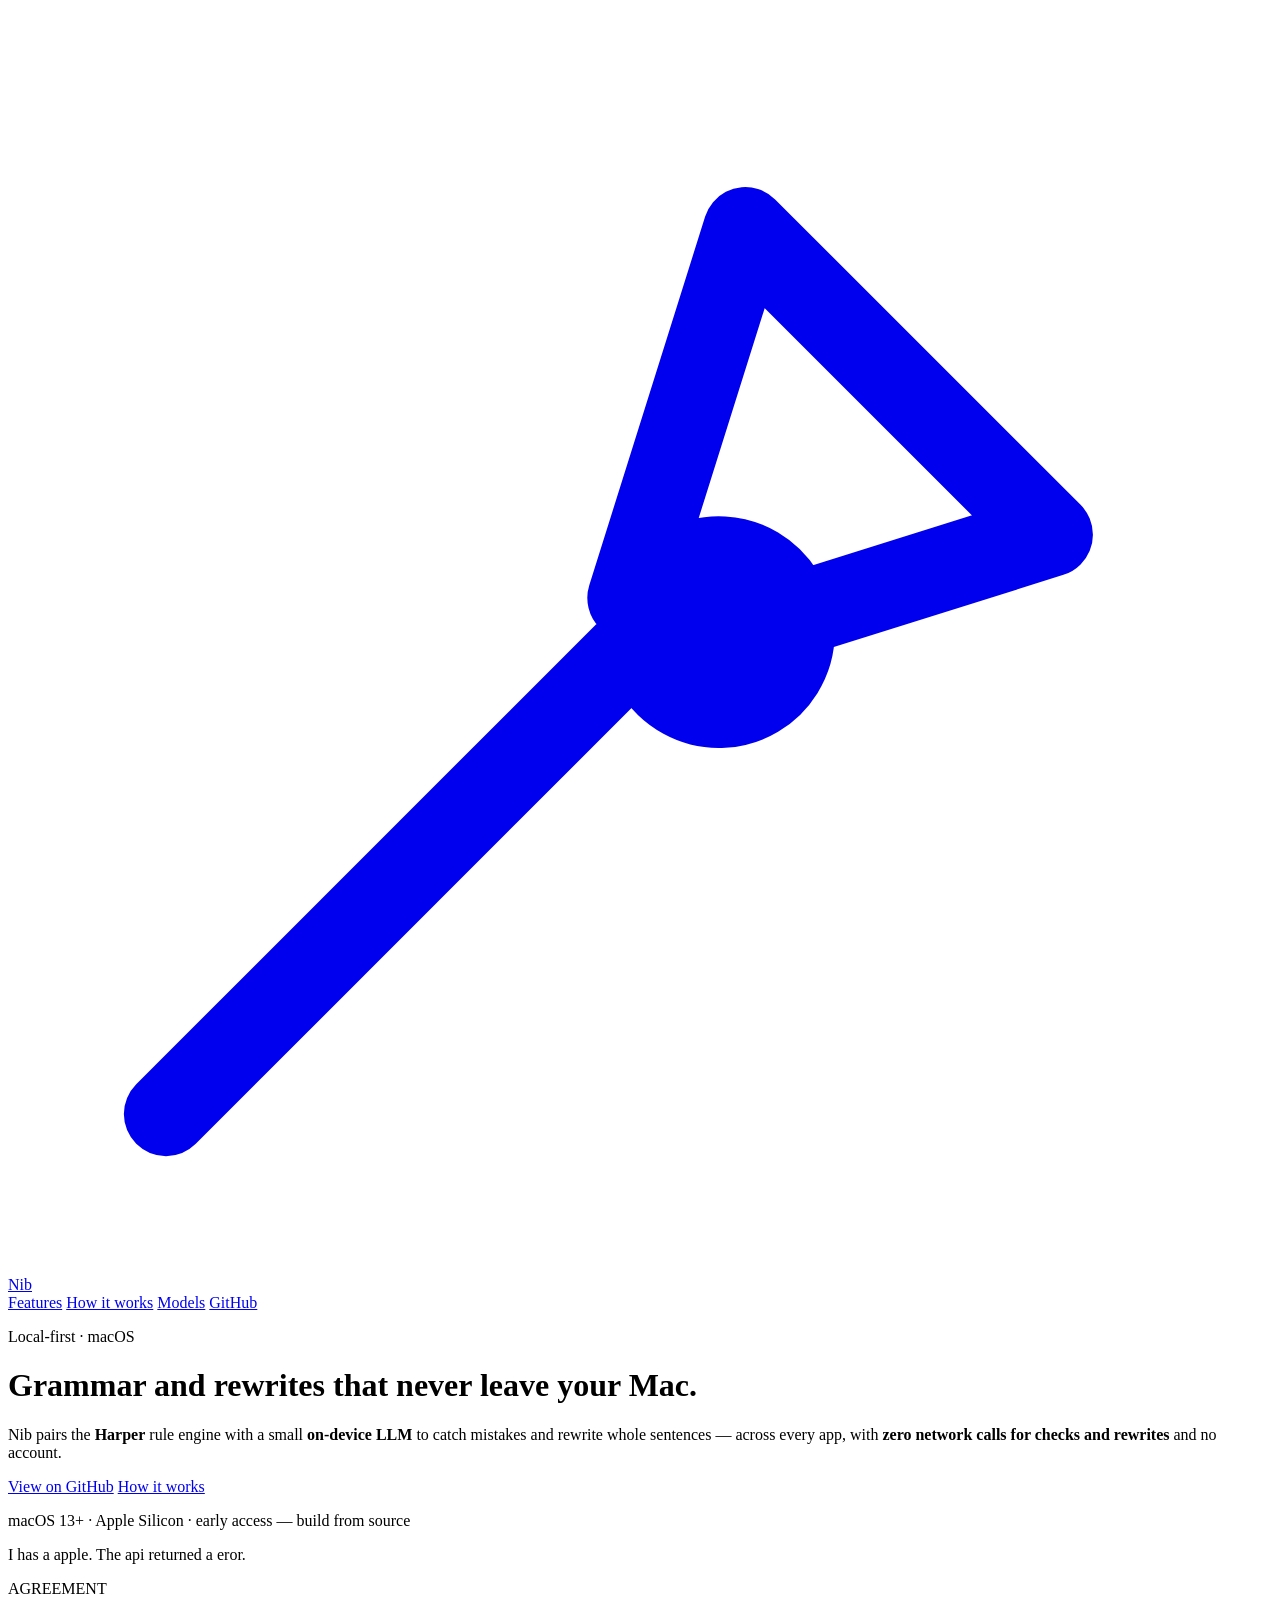
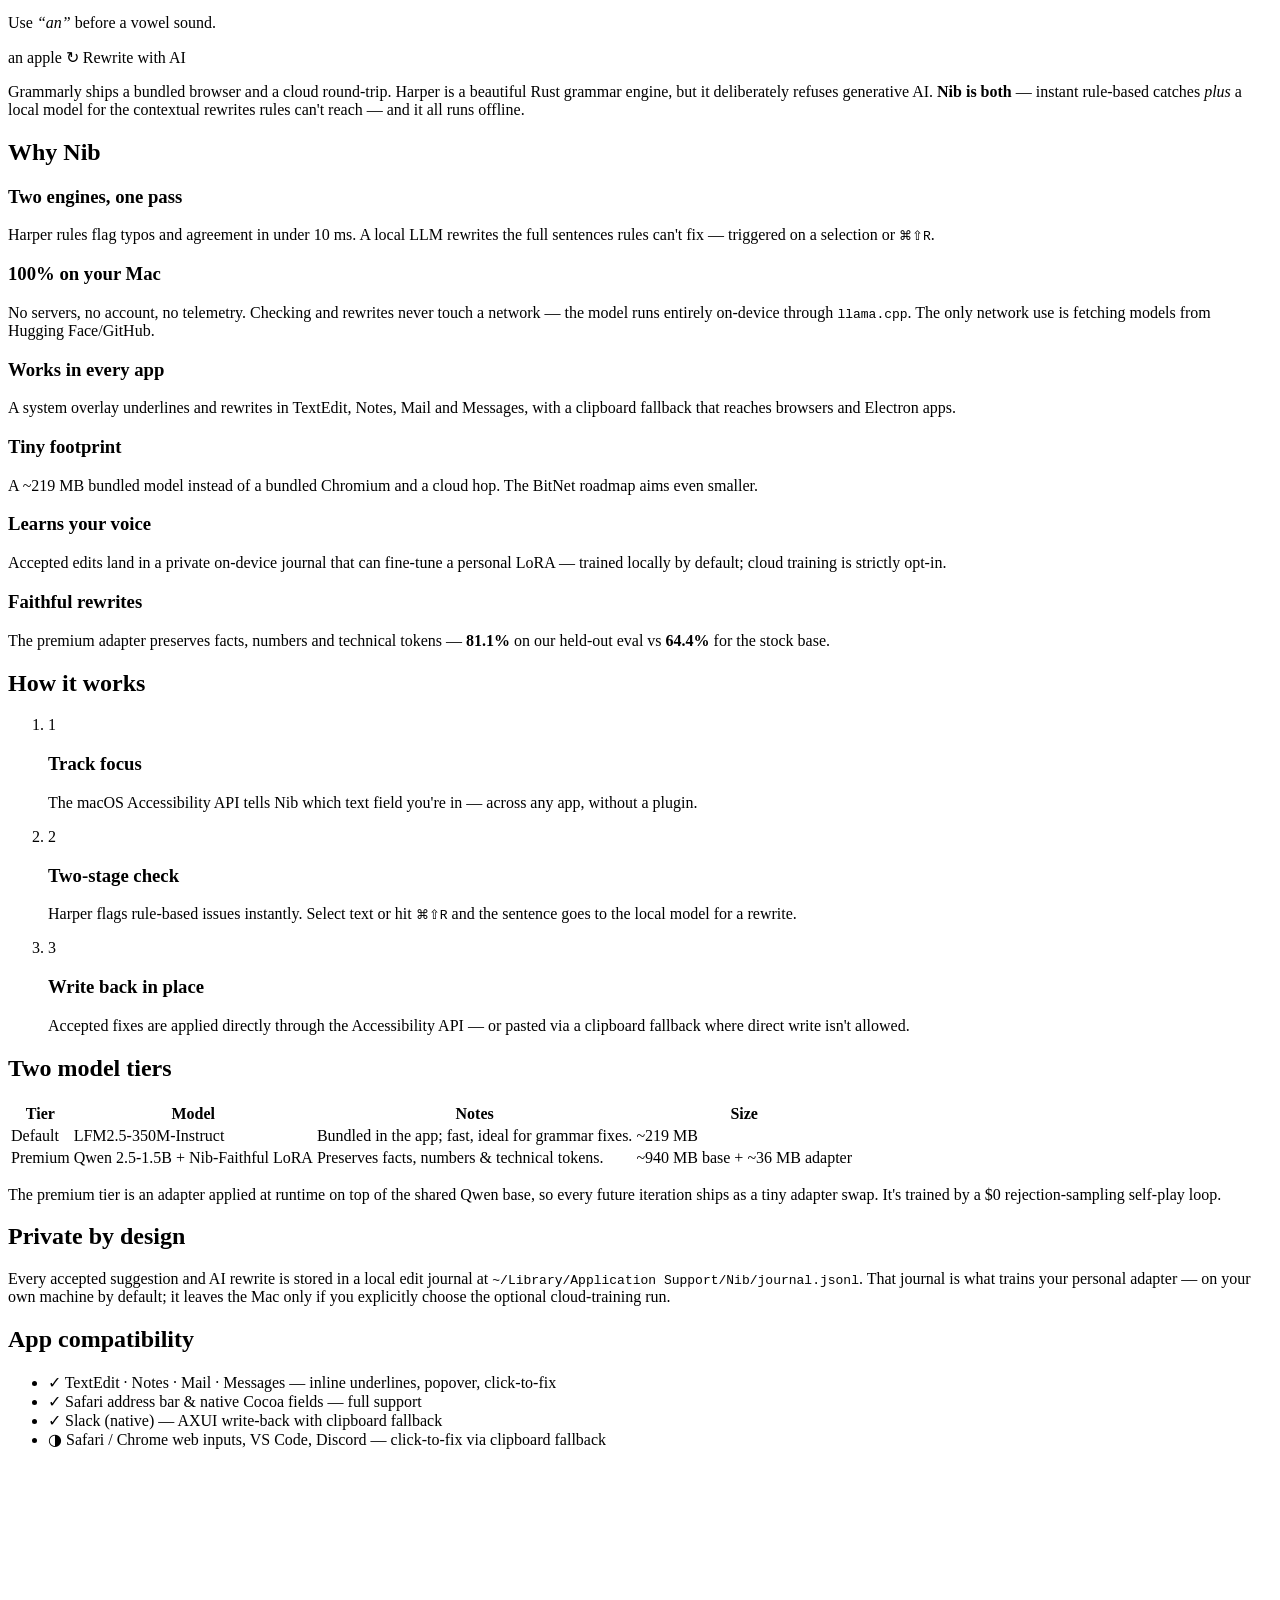
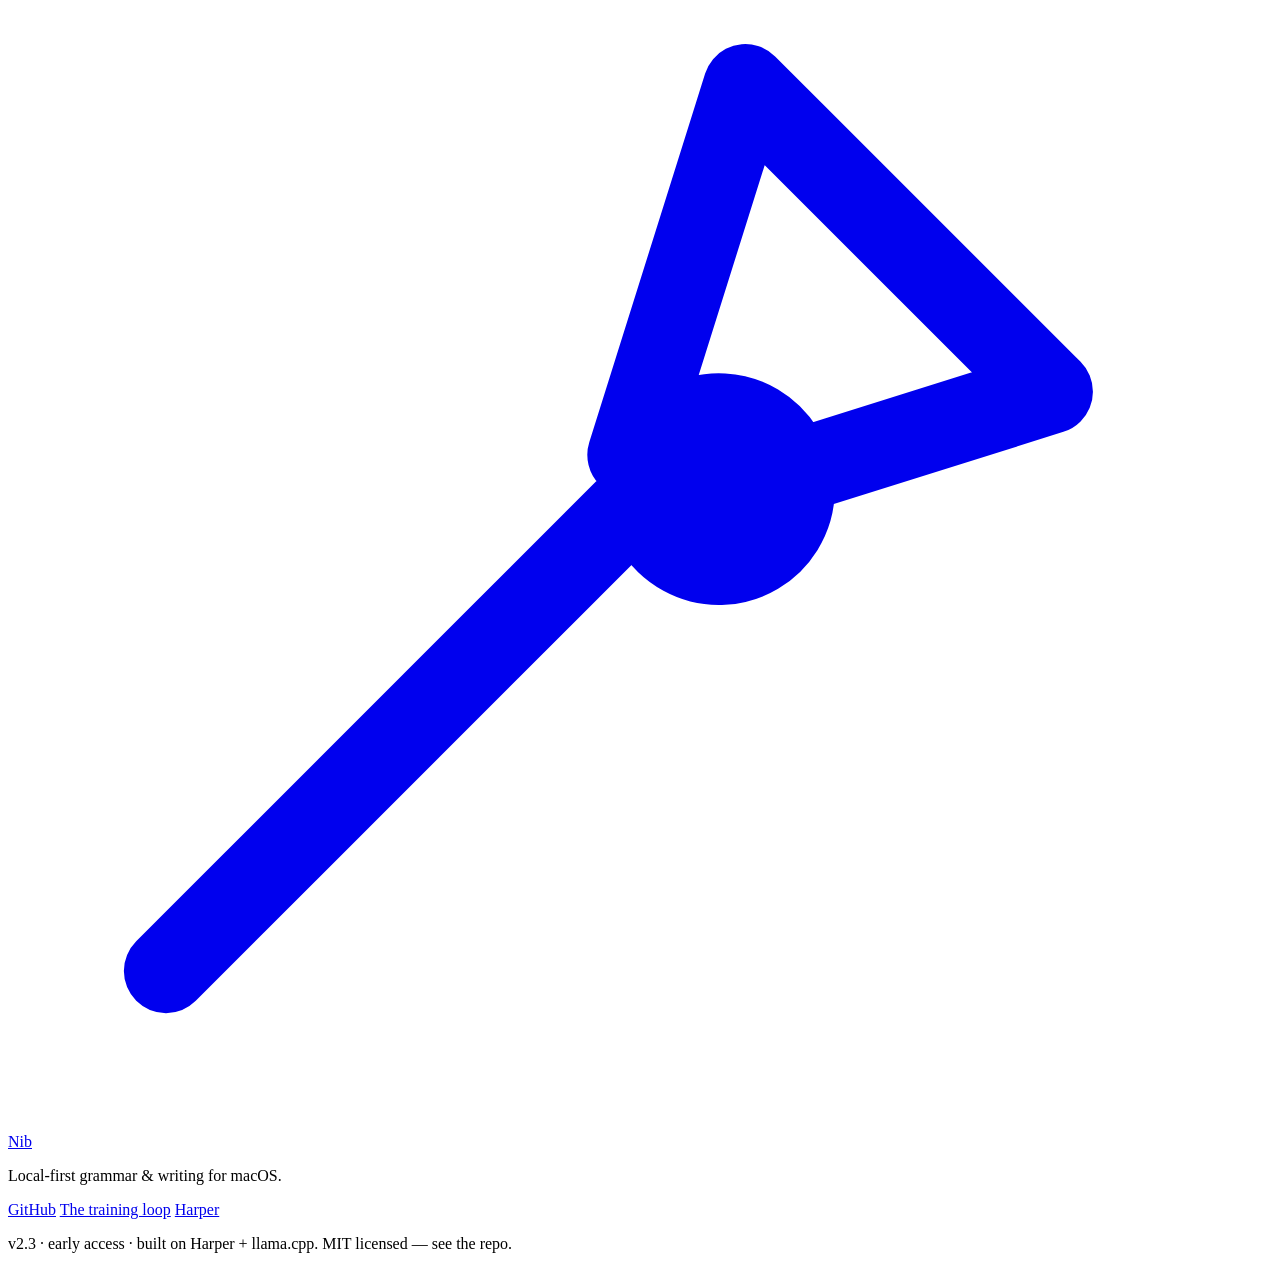
==== site/index.html @ d88f272d "site: point canonical links at nib-app.pages.dev, MIT footer" ====
<!doctype html>
<html lang="en">
<head>
  <meta charset="utf-8">
  <meta name="viewport" content="width=device-width, initial-scale=1">
  <title>Nib — local-first grammar &amp; writing assistant for macOS</title>
  <meta name="description" content="Nib pairs the Harper rule engine with a small on-device LLM to catch mistakes and rewrite sentences across every macOS app — checking and rewrites 100% on-device, no account.">
  <meta name="theme-color" content="#141329">
  <link rel="icon" href="favicon.svg" type="image/svg+xml">
  <link rel="canonical" href="https://nib-app.pages.dev/">
  <meta property="og:type" content="website">
  <meta property="og:title" content="Nib — local-first grammar &amp; writing assistant for macOS">
  <meta property="og:description" content="Harper rules + a small on-device LLM. Catches mistakes and rewrites sentences across every macOS app. Checking and rewrites 100% on-device, no account.">
  <meta property="og:url" content="https://nib-app.pages.dev/">
  <meta property="og:image" content="https://nib-app.pages.dev/og.png">
  <meta name="twitter:card" content="summary_large_image">
  <link rel="stylesheet" href="styles.css">
</head>
<body>
  <header class="hero">
    <nav class="nav" aria-label="Primary">
      <a class="brand" href="/">
        <svg class="brand-mark" viewBox="0 0 24 24" aria-hidden="true" focusable="false">
          <path d="M3 21L13.2 10.8M14 4.2l5.8 5.8-7 2.2-1-1 2.2-7zM12.1 11.9a1.4 1.4 0 1 0 0-.1z" fill="none" stroke="currentColor" stroke-width="1.6" stroke-linejoin="round" stroke-linecap="round"/>
        </svg>
        <span>Nib</span>
      </a>
      <div class="nav-links">
        <a href="#features">Features</a>
        <a href="#how">How it works</a>
        <a href="#models">Models</a>
        <a class="nav-cta" href="https://github.com/abgnydn/nib">GitHub</a>
      </div>
    </nav>

    <div class="hero-inner">
      <div class="hero-copy">
        <p class="eyebrow">Local-first · macOS</p>
        <h1>Grammar and rewrites that never leave your Mac.</h1>
        <p class="lede">
          Nib pairs the <strong>Harper</strong> rule engine with a small <strong>on-device LLM</strong>
          to catch mistakes and rewrite whole sentences — across every app, with
          <strong>zero network calls for checks and rewrites</strong> and no account.
        </p>
        <div class="hero-actions">
          <a class="btn btn-primary" href="https://github.com/abgnydn/nib">View on GitHub</a>
          <a class="btn btn-ghost" href="#how">How it works</a>
        </div>
        <p class="hero-note">macOS 13+ · Apple Silicon · early access — build from source</p>
      </div>

      <div class="hero-demo" aria-hidden="true">
        <div class="demo-card">
          <div class="demo-bar"><span></span><span></span><span></span></div>
          <p class="demo-text">I has <span class="lint">a apple</span>. The api returned a <span class="lint">eror</span>.</p>
          <div class="demo-pop">
            <span class="demo-tag">AGREEMENT</span>
            <p class="demo-msg">Use <em>“an”</em> before a vowel sound.</p>
            <div class="demo-buttons">
              <span class="chip chip-fix">an apple</span>
              <span class="chip chip-ai">↻ Rewrite with AI</span>
            </div>
          </div>
        </div>
      </div>
    </div>
  </header>

  <main>
    <section class="pitch">
      <p>
        Grammarly ships a bundled browser and a cloud round-trip. Harper is a beautiful
        Rust grammar engine, but it deliberately refuses generative AI. <strong>Nib is both</strong> —
        instant rule-based catches <em>plus</em> a local model for the contextual rewrites rules
        can't reach — and it all runs offline.
      </p>
    </section>

    <section id="features" class="section">
      <h2 class="section-title">Why Nib</h2>
      <div class="grid">
        <article class="card">
          <h3>Two engines, one pass</h3>
          <p>Harper rules flag typos and agreement in under 10&nbsp;ms. A local LLM rewrites the
             full sentences rules can't fix — triggered on a selection or <kbd>⌘⇧R</kbd>.</p>
        </article>
        <article class="card">
          <h3>100% on your Mac</h3>
          <p>No servers, no account, no telemetry. Checking and rewrites never touch a network —
             the model runs entirely on-device through <code>llama.cpp</code>. The only network
             use is fetching models from Hugging&nbsp;Face/GitHub.</p>
        </article>
        <article class="card">
          <h3>Works in every app</h3>
          <p>A system overlay underlines and rewrites in TextEdit, Notes, Mail and Messages, with
             a clipboard fallback that reaches browsers and Electron apps.</p>
        </article>
        <article class="card">
          <h3>Tiny footprint</h3>
          <p>A ~219&nbsp;MB bundled model instead of a bundled Chromium and a cloud hop. The BitNet
             roadmap aims even smaller.</p>
        </article>
        <article class="card">
          <h3>Learns your voice</h3>
          <p>Accepted edits land in a private on-device journal that can fine-tune a personal LoRA —
             trained locally by default; cloud training is strictly opt-in.</p>
        </article>
        <article class="card">
          <h3>Faithful rewrites</h3>
          <p>The premium adapter preserves facts, numbers and technical tokens — <strong>81.1%</strong>
             on our held-out eval vs <strong>64.4%</strong> for the stock base.</p>
        </article>
      </div>
    </section>

    <section id="how" class="section section-alt">
      <h2 class="section-title">How it works</h2>
      <ol class="steps">
        <li>
          <span class="step-n">1</span>
          <div>
            <h3>Track focus</h3>
            <p>The macOS Accessibility API tells Nib which text field you're in — across any app,
               without a plugin.</p>
          </div>
        </li>
        <li>
          <span class="step-n">2</span>
          <div>
            <h3>Two-stage check</h3>
            <p>Harper flags rule-based issues instantly. Select text or hit <kbd>⌘⇧R</kbd> and the
               sentence goes to the local model for a rewrite.</p>
          </div>
        </li>
        <li>
          <span class="step-n">3</span>
          <div>
            <h3>Write back in place</h3>
            <p>Accepted fixes are applied directly through the Accessibility API — or pasted via a
               clipboard fallback where direct write isn't allowed.</p>
          </div>
        </li>
      </ol>
    </section>

    <section id="models" class="section">
      <h2 class="section-title">Two model tiers</h2>
      <div class="table-wrap">
        <table class="models">
          <thead>
            <tr><th>Tier</th><th>Model</th><th>Notes</th><th>Size</th></tr>
          </thead>
          <tbody>
            <tr>
              <td><span class="pill">Default</span></td>
              <td>LFM2.5-350M-Instruct</td>
              <td>Bundled in the app; fast, ideal for grammar fixes.</td>
              <td>~219&nbsp;MB</td>
            </tr>
            <tr>
              <td><span class="pill pill-premium">Premium</span></td>
              <td>Qwen&nbsp;2.5-1.5B + Nib-Faithful LoRA</td>
              <td>Preserves facts, numbers &amp; technical tokens.</td>
              <td>~940&nbsp;MB base + ~36&nbsp;MB adapter</td>
            </tr>
          </tbody>
        </table>
      </div>
      <p class="muted-note">
        The premium tier is an adapter applied at runtime on top of the shared Qwen base, so every
        future iteration ships as a tiny adapter swap. It's trained by a $0 rejection-sampling
        self-play loop.
      </p>
    </section>

    <section class="section section-alt">
      <h2 class="section-title">Private by design</h2>
      <div class="privacy">
        <p>
          Every accepted suggestion and AI rewrite is stored in a local edit journal at
          <code>~/Library/Application&nbsp;Support/Nib/journal.jsonl</code>. That journal is what
          trains your personal adapter — on your own machine by default; it leaves the Mac only if
          you explicitly choose the optional cloud-training run.
        </p>
      </div>
    </section>

    <section class="section">
      <h2 class="section-title">App compatibility</h2>
      <ul class="compat">
        <li><span class="ok">✓</span> TextEdit · Notes · Mail · Messages — inline underlines, popover, click-to-fix</li>
        <li><span class="ok">✓</span> Safari address bar &amp; native Cocoa fields — full support</li>
        <li><span class="ok">✓</span> Slack (native) — AXUI write-back with clipboard fallback</li>
        <li><span class="partial">◑</span> Safari / Chrome web inputs, VS&nbsp;Code, Discord — click-to-fix via clipboard fallback</li>
      </ul>
    </section>
  </main>

  <footer class="footer">
    <div class="footer-inner">
      <a class="brand brand-footer" href="/">
        <svg class="brand-mark" viewBox="0 0 24 24" aria-hidden="true" focusable="false">
          <path d="M3 21L13.2 10.8M14 4.2l5.8 5.8-7 2.2-1-1 2.2-7zM12.1 11.9a1.4 1.4 0 1 0 0-.1z" fill="none" stroke="currentColor" stroke-width="1.6" stroke-linejoin="round" stroke-linecap="round"/>
        </svg>
        <span>Nib</span>
      </a>
      <p class="footer-tag">Local-first grammar &amp; writing for macOS.</p>
      <nav class="footer-links" aria-label="Footer">
        <a href="https://github.com/abgnydn/nib">GitHub</a>
        <a href="https://github.com/abgnydn/nib/blob/master/train/RSFT_BOOTSTRAP.md">The training loop</a>
        <a href="https://github.com/Automattic/harper">Harper</a>
      </nav>
      <p class="footer-fine">
        v2.3 · early access · built on Harper + llama.cpp. MIT licensed — see the repo.
      </p>
    </div>
  </footer>
</body>
</html>
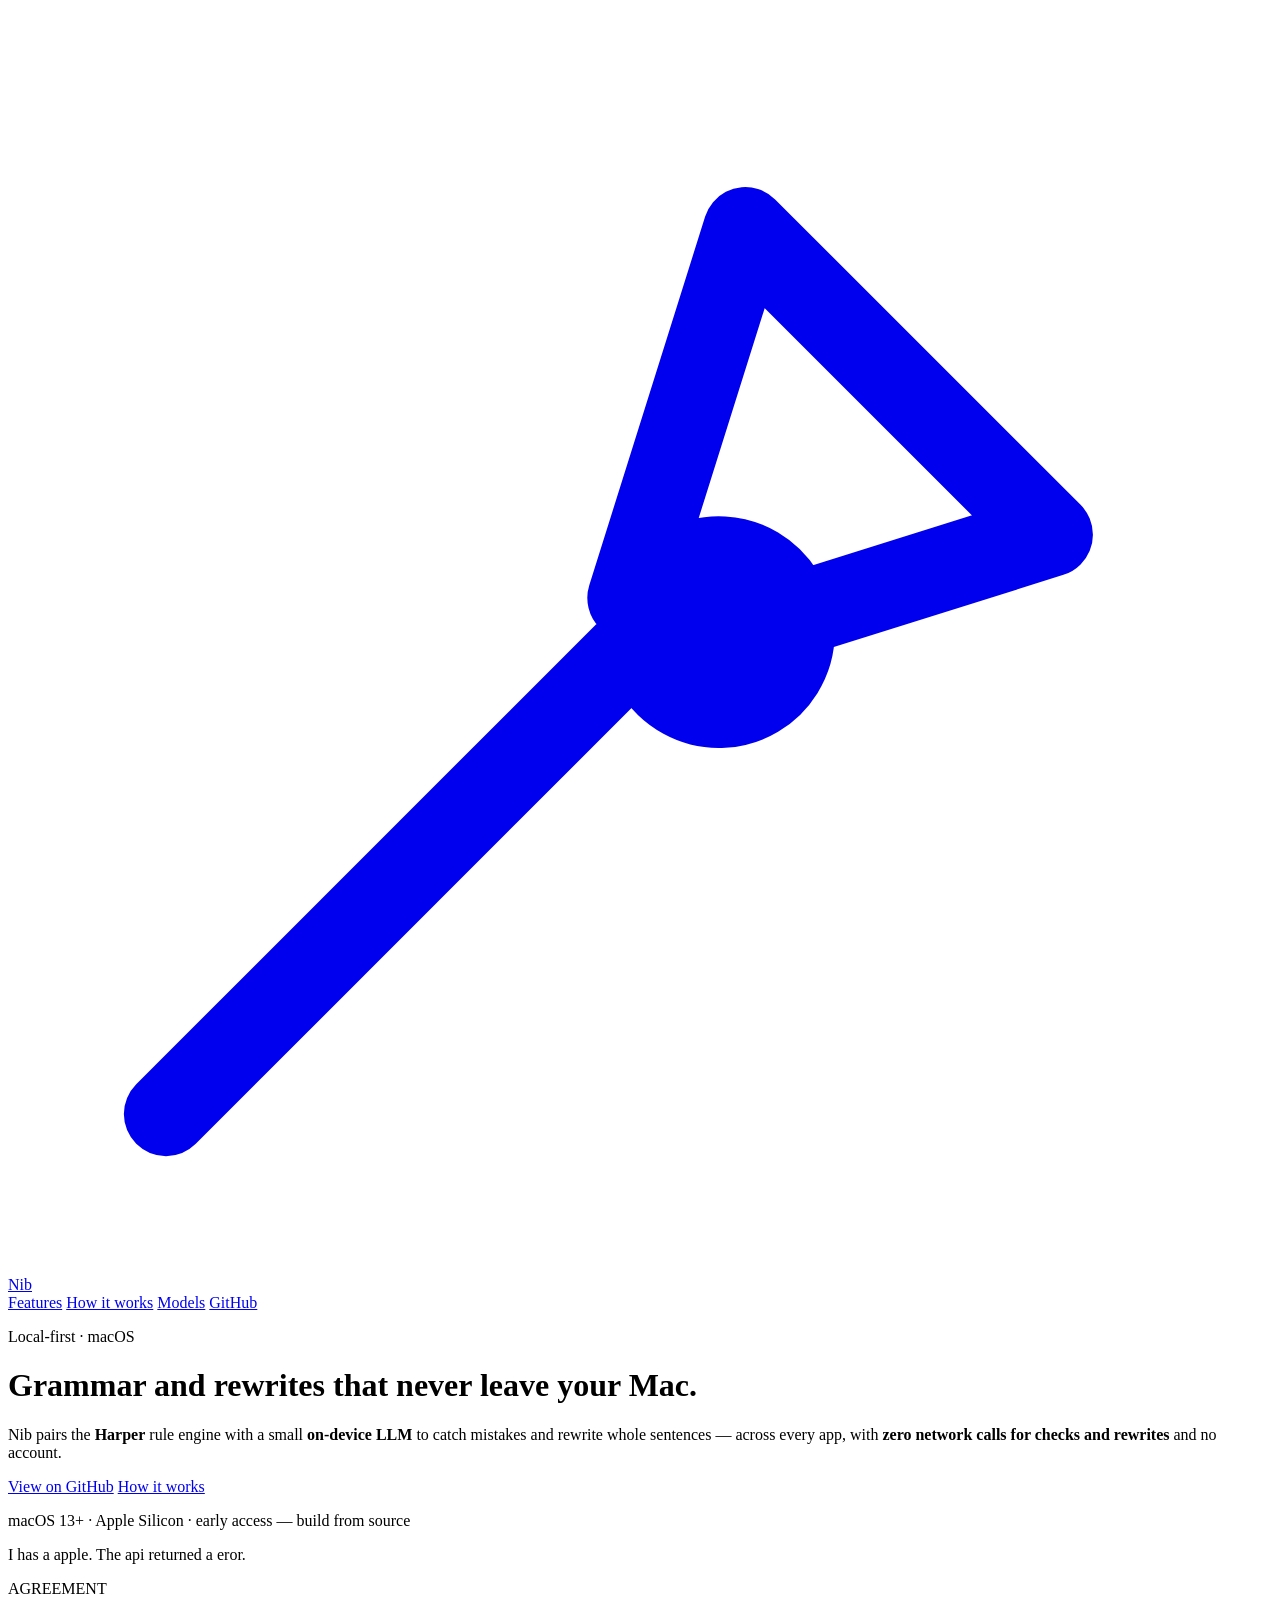
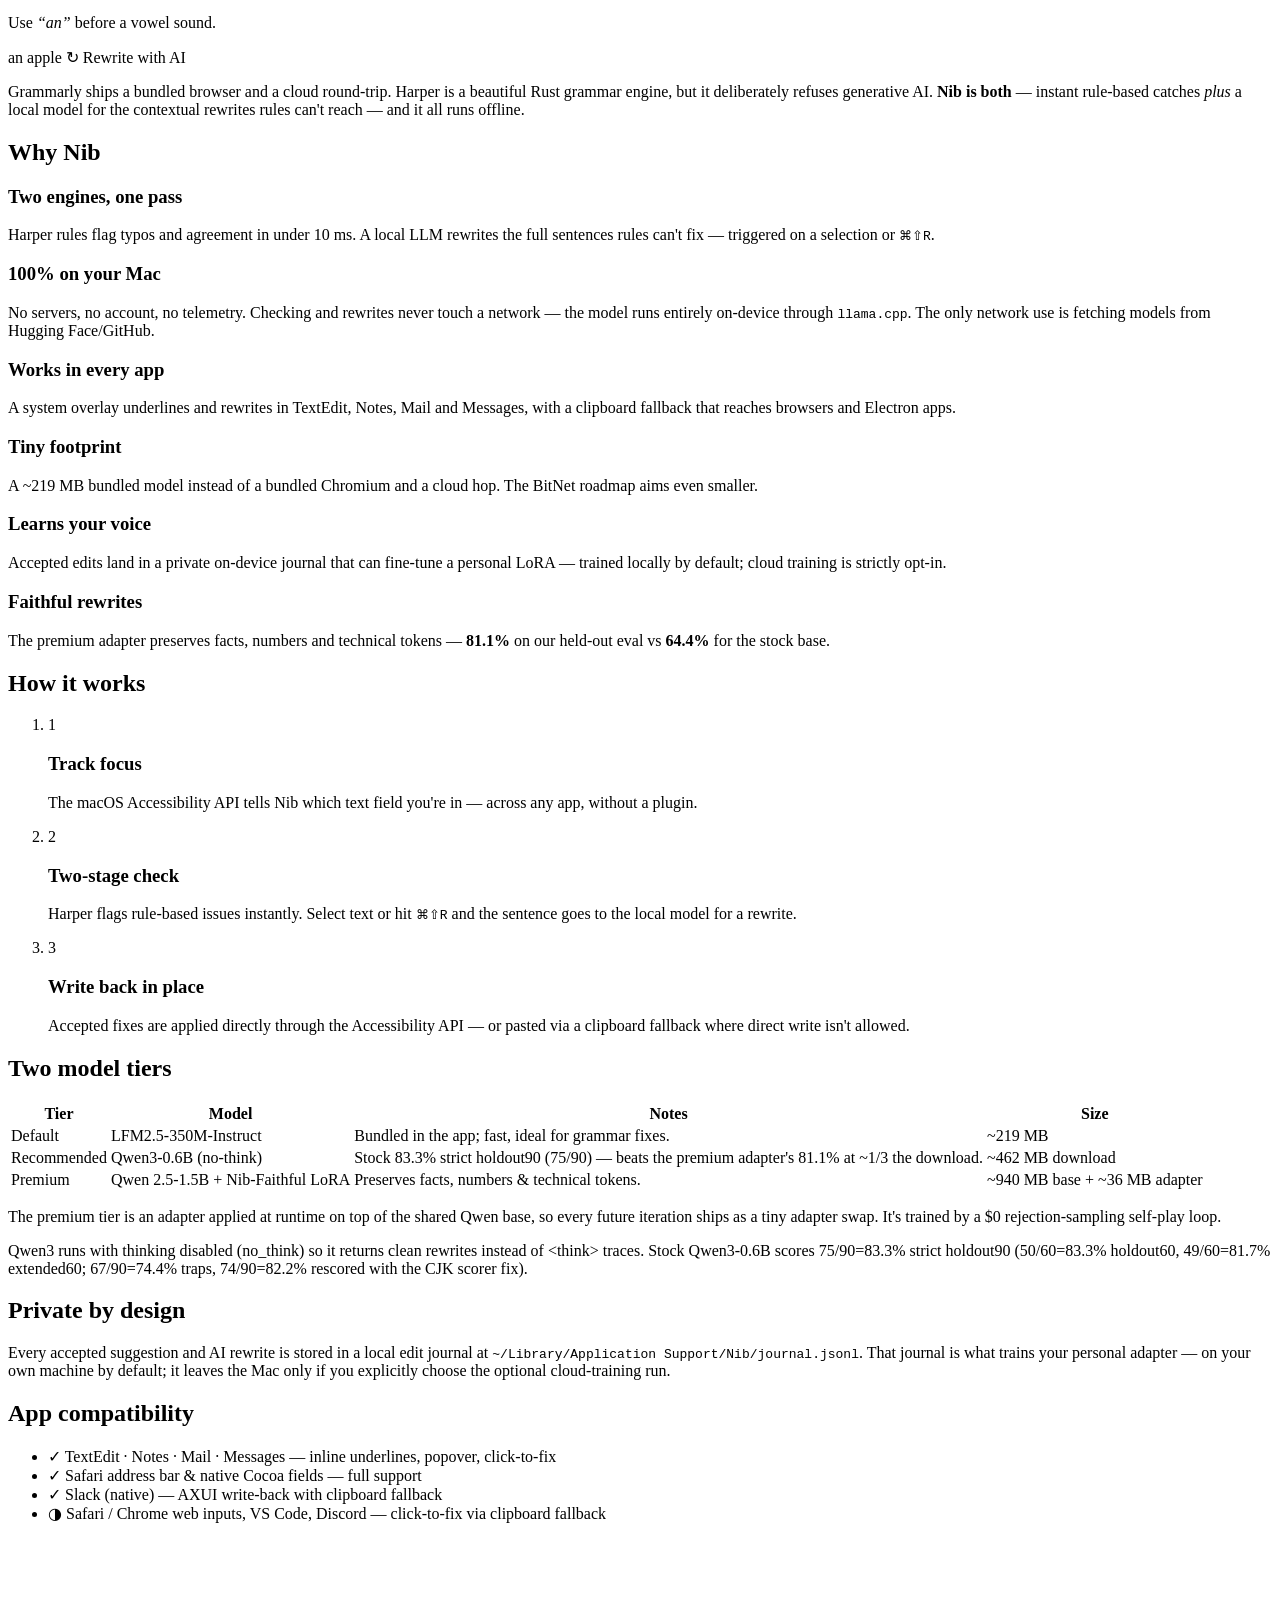
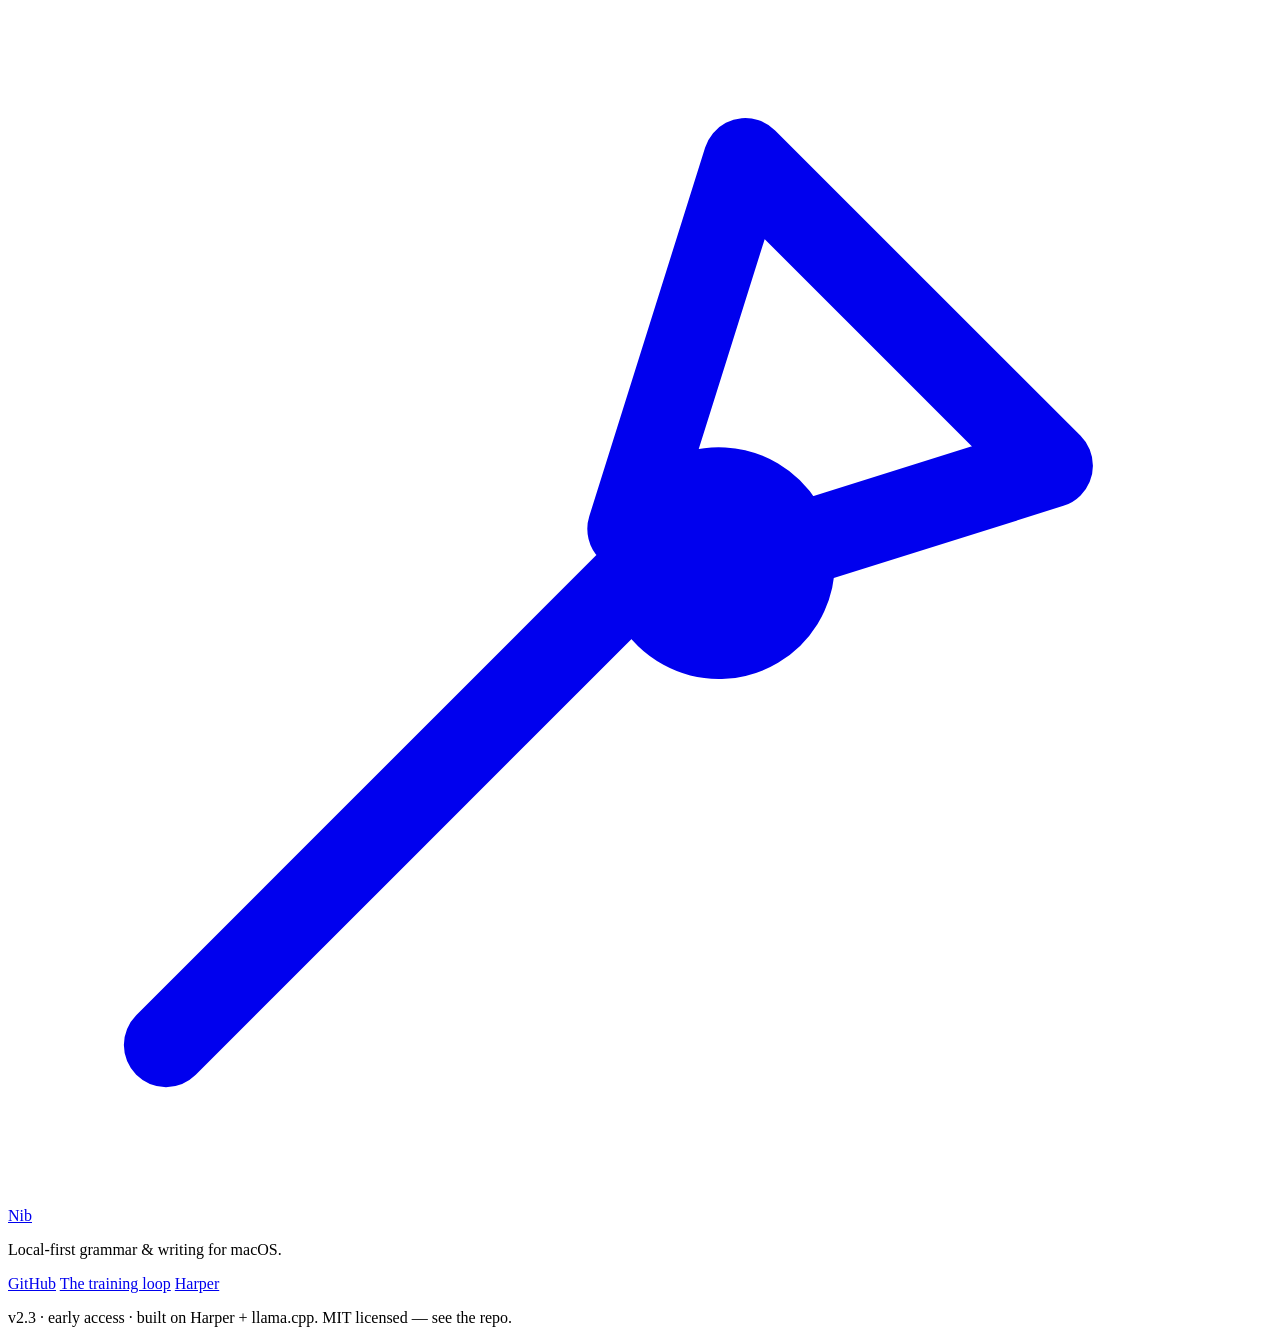
==== commit 77e43542: "qwen3: full-suite scores (83.3/83.3/81.7), docs recommend it" ====
--- a/site/index.html
+++ b/site/index.html
@@ -158,6 +158,12 @@
               <td>~219&nbsp;MB</td>
             </tr>
             <tr>
+              <td><span class="pill">Recommended</span></td>
+              <td>Qwen3-0.6B (no-think)</td>
+              <td>Stock 83.3% strict holdout90 (75/90) — beats the premium adapter's 81.1% at ~1/3 the download.</td>
+              <td>~462&nbsp;MB download</td>
+            </tr>
+            <tr>
               <td><span class="pill pill-premium">Premium</span></td>
               <td>Qwen&nbsp;2.5-1.5B + Nib-Faithful LoRA</td>
               <td>Preserves facts, numbers &amp; technical tokens.</td>
@@ -170,6 +176,11 @@
         The premium tier is an adapter applied at runtime on top of the shared Qwen base, so every
         future iteration ships as a tiny adapter swap. It's trained by a $0 rejection-sampling
         self-play loop.
+      </p>
+      <p class="muted-note">
+        Qwen3 runs with thinking disabled (no_think) so it returns clean rewrites instead of
+        &lt;think&gt; traces. Stock Qwen3-0.6B scores 75/90=83.3% strict holdout90 (50/60=83.3%
+        holdout60, 49/60=81.7% extended60; 67/90=74.4% traps, 74/90=82.2% rescored with the CJK scorer fix).
       </p>
     </section>
 
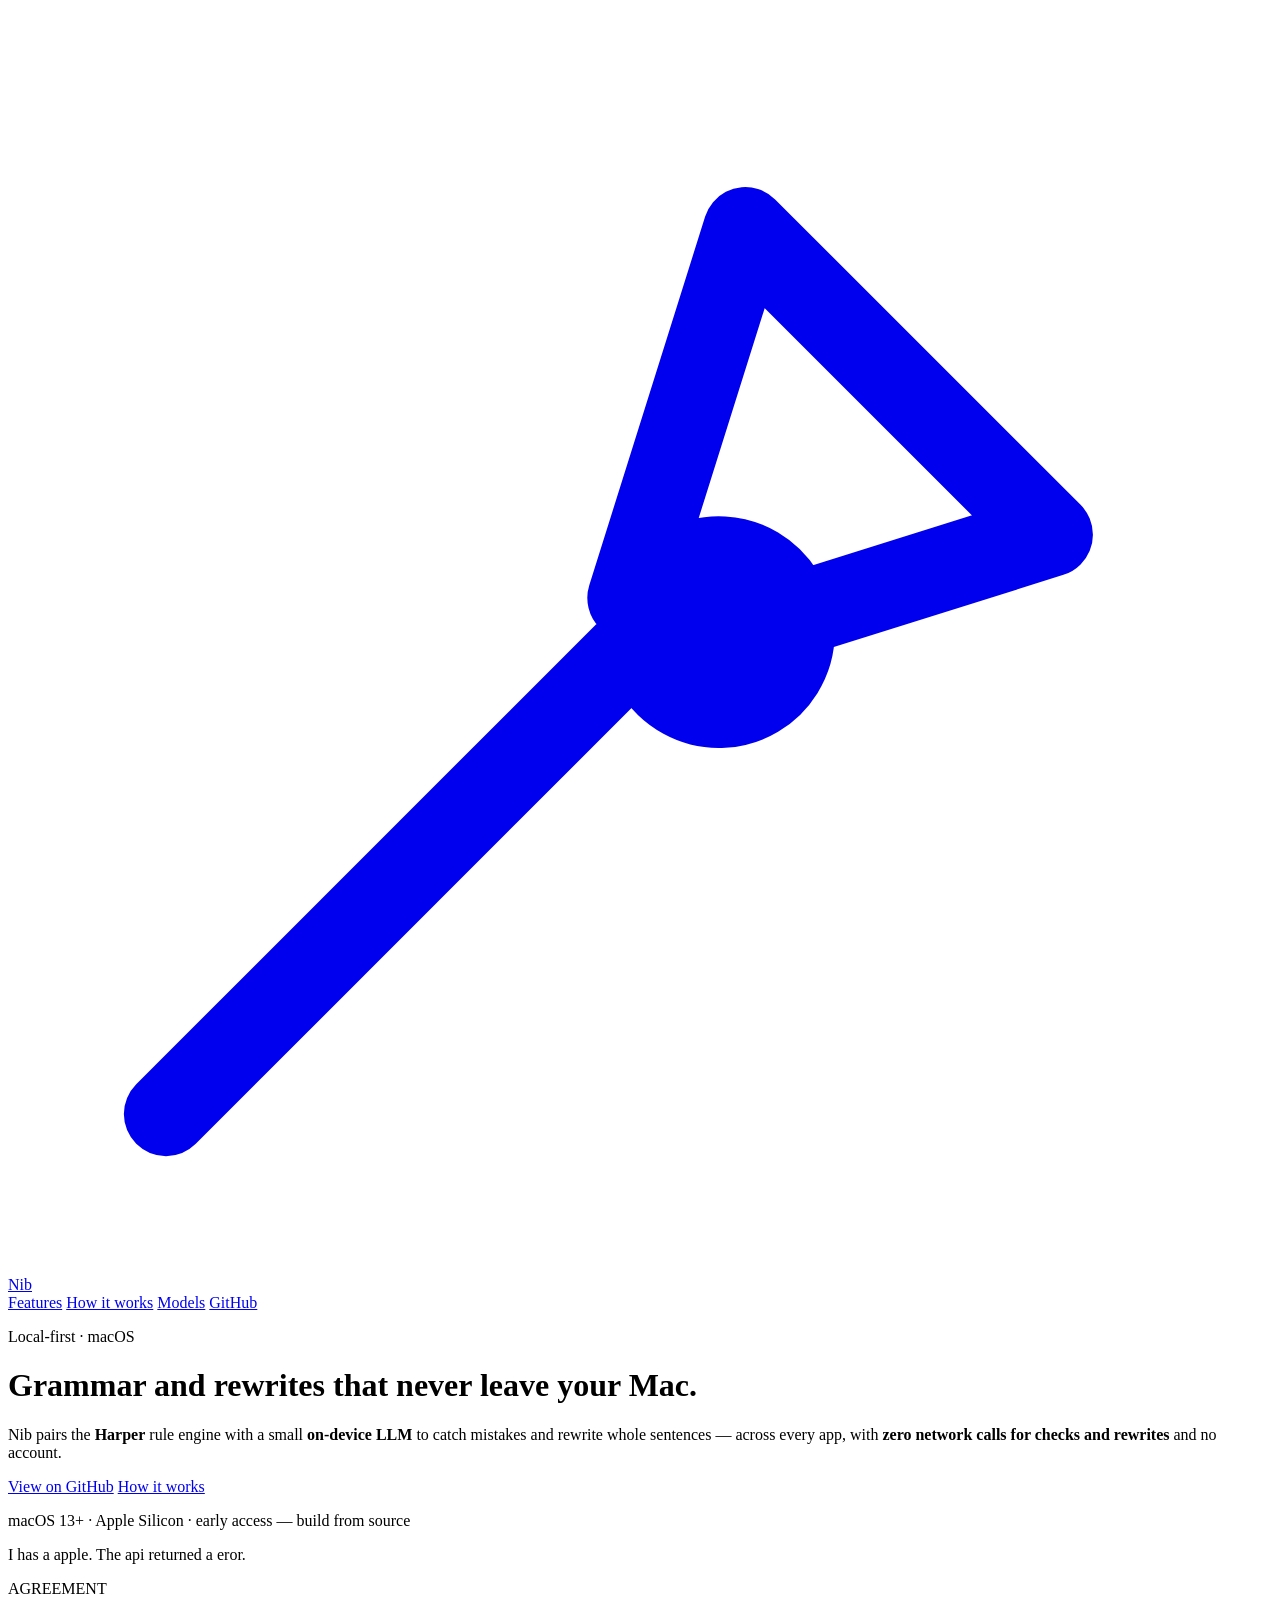
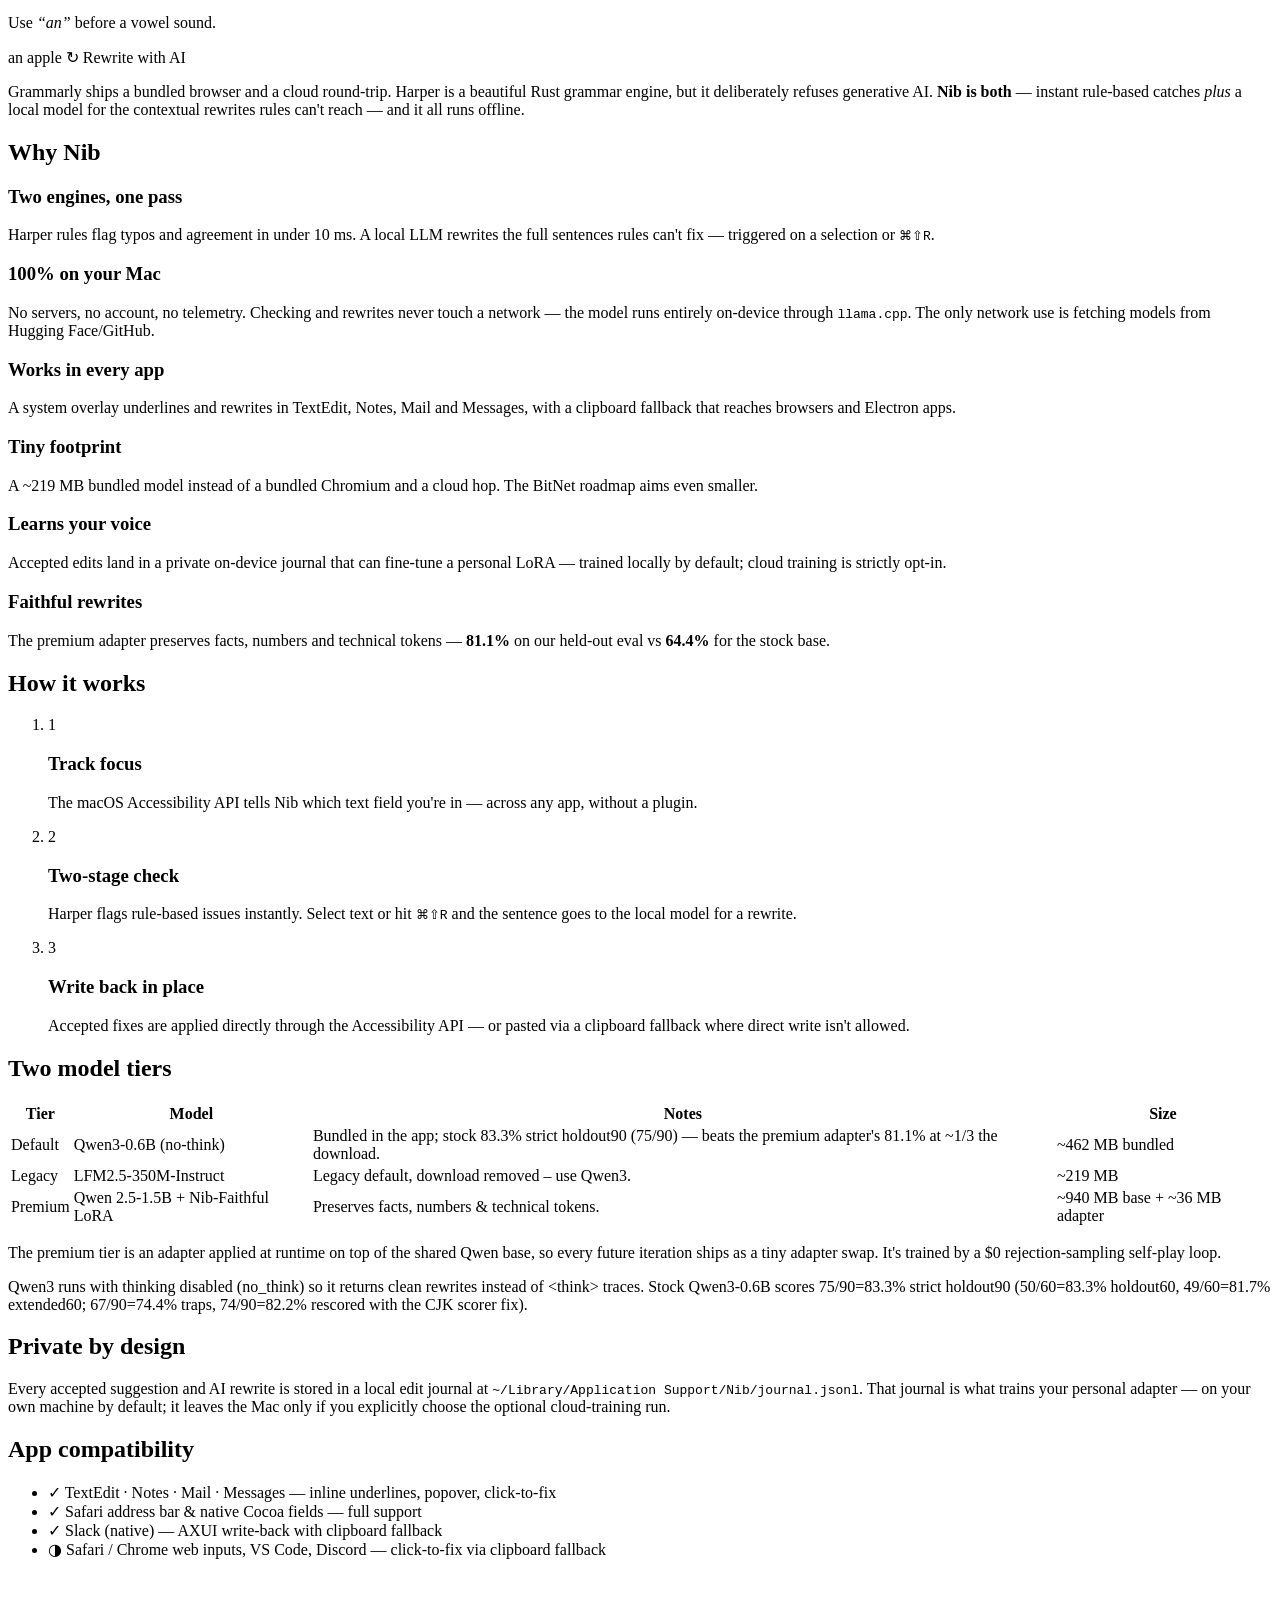
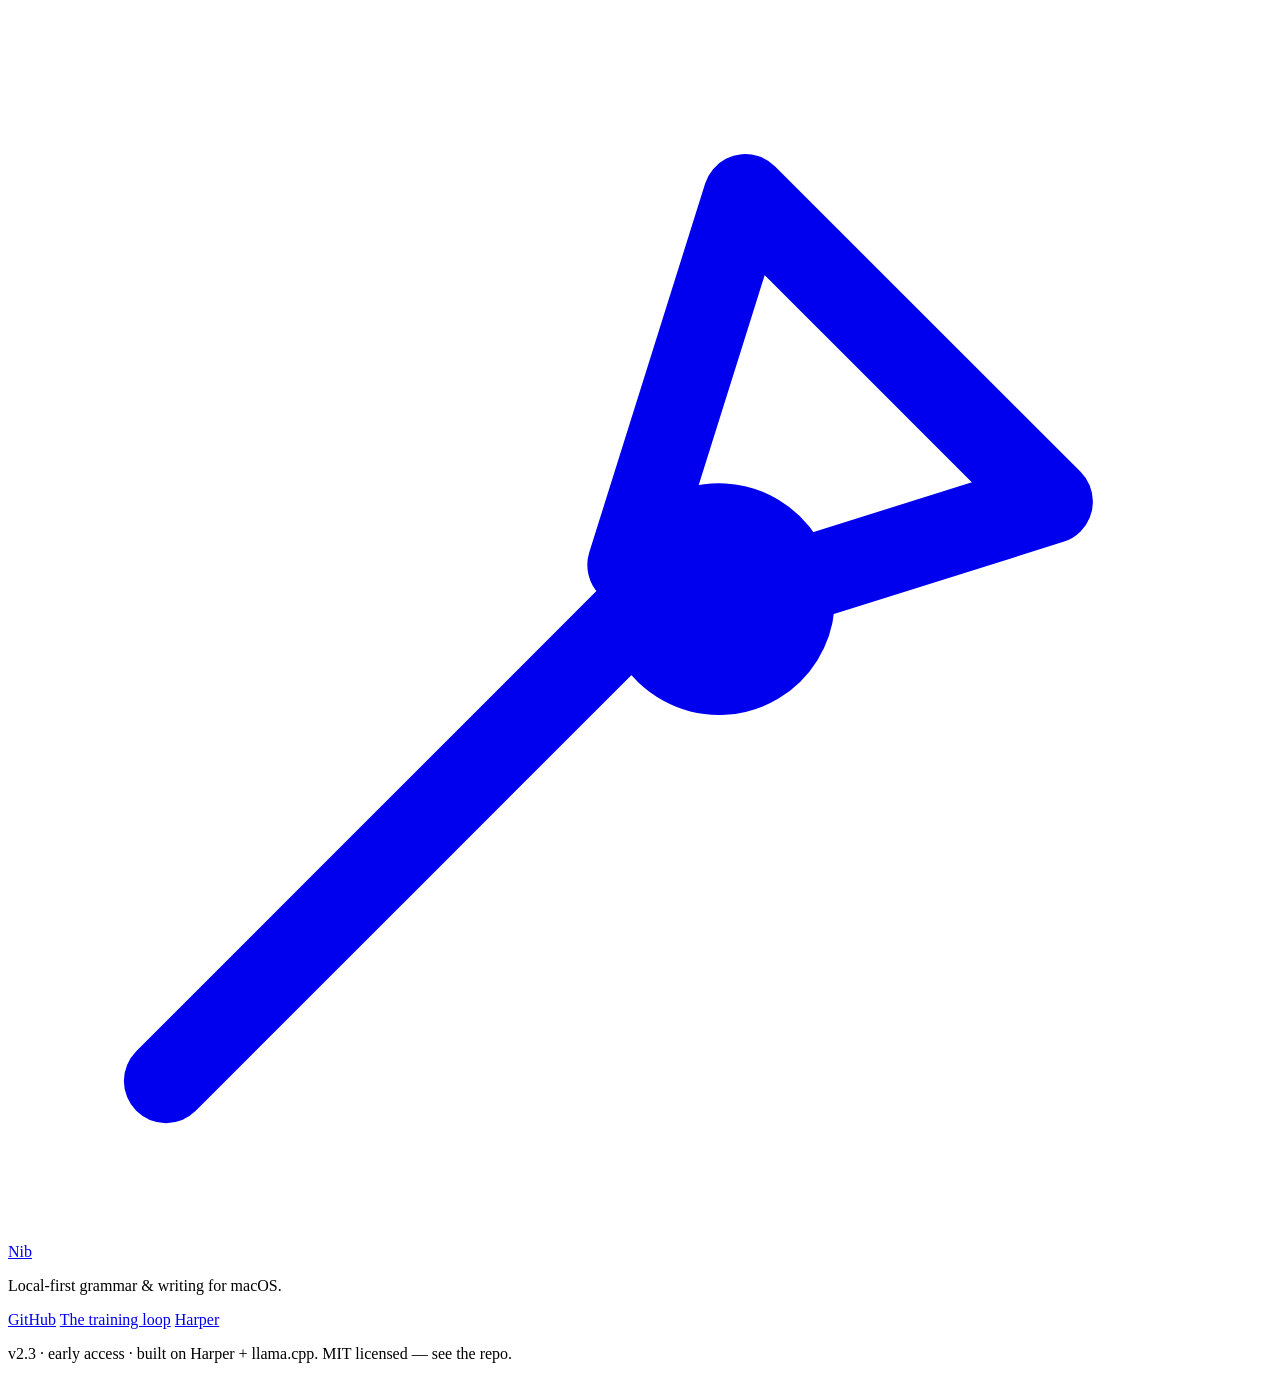
==== commit eb92e969: "default brain is now Qwen3-0.6B (462MB bundle, 83.3% strict)" ====
--- a/site/index.html
+++ b/site/index.html
@@ -153,15 +153,15 @@
           <tbody>
             <tr>
               <td><span class="pill">Default</span></td>
-              <td>LFM2.5-350M-Instruct</td>
-              <td>Bundled in the app; fast, ideal for grammar fixes.</td>
-              <td>~219&nbsp;MB</td>
+              <td>Qwen3-0.6B (no-think)</td>
+              <td>Bundled in the app; stock 83.3% strict holdout90 (75/90) — beats the premium adapter's 81.1% at ~1/3 the download.</td>
+              <td>~462&nbsp;MB bundled</td>
             </tr>
             <tr>
-              <td><span class="pill">Recommended</span></td>
-              <td>Qwen3-0.6B (no-think)</td>
-              <td>Stock 83.3% strict holdout90 (75/90) — beats the premium adapter's 81.1% at ~1/3 the download.</td>
-              <td>~462&nbsp;MB download</td>
+              <td><span class="pill">Legacy</span></td>
+              <td>LFM2.5-350M-Instruct</td>
+              <td>Legacy default, download removed – use Qwen3.</td>
+              <td>~219&nbsp;MB</td>
             </tr>
             <tr>
               <td><span class="pill pill-premium">Premium</span></td>
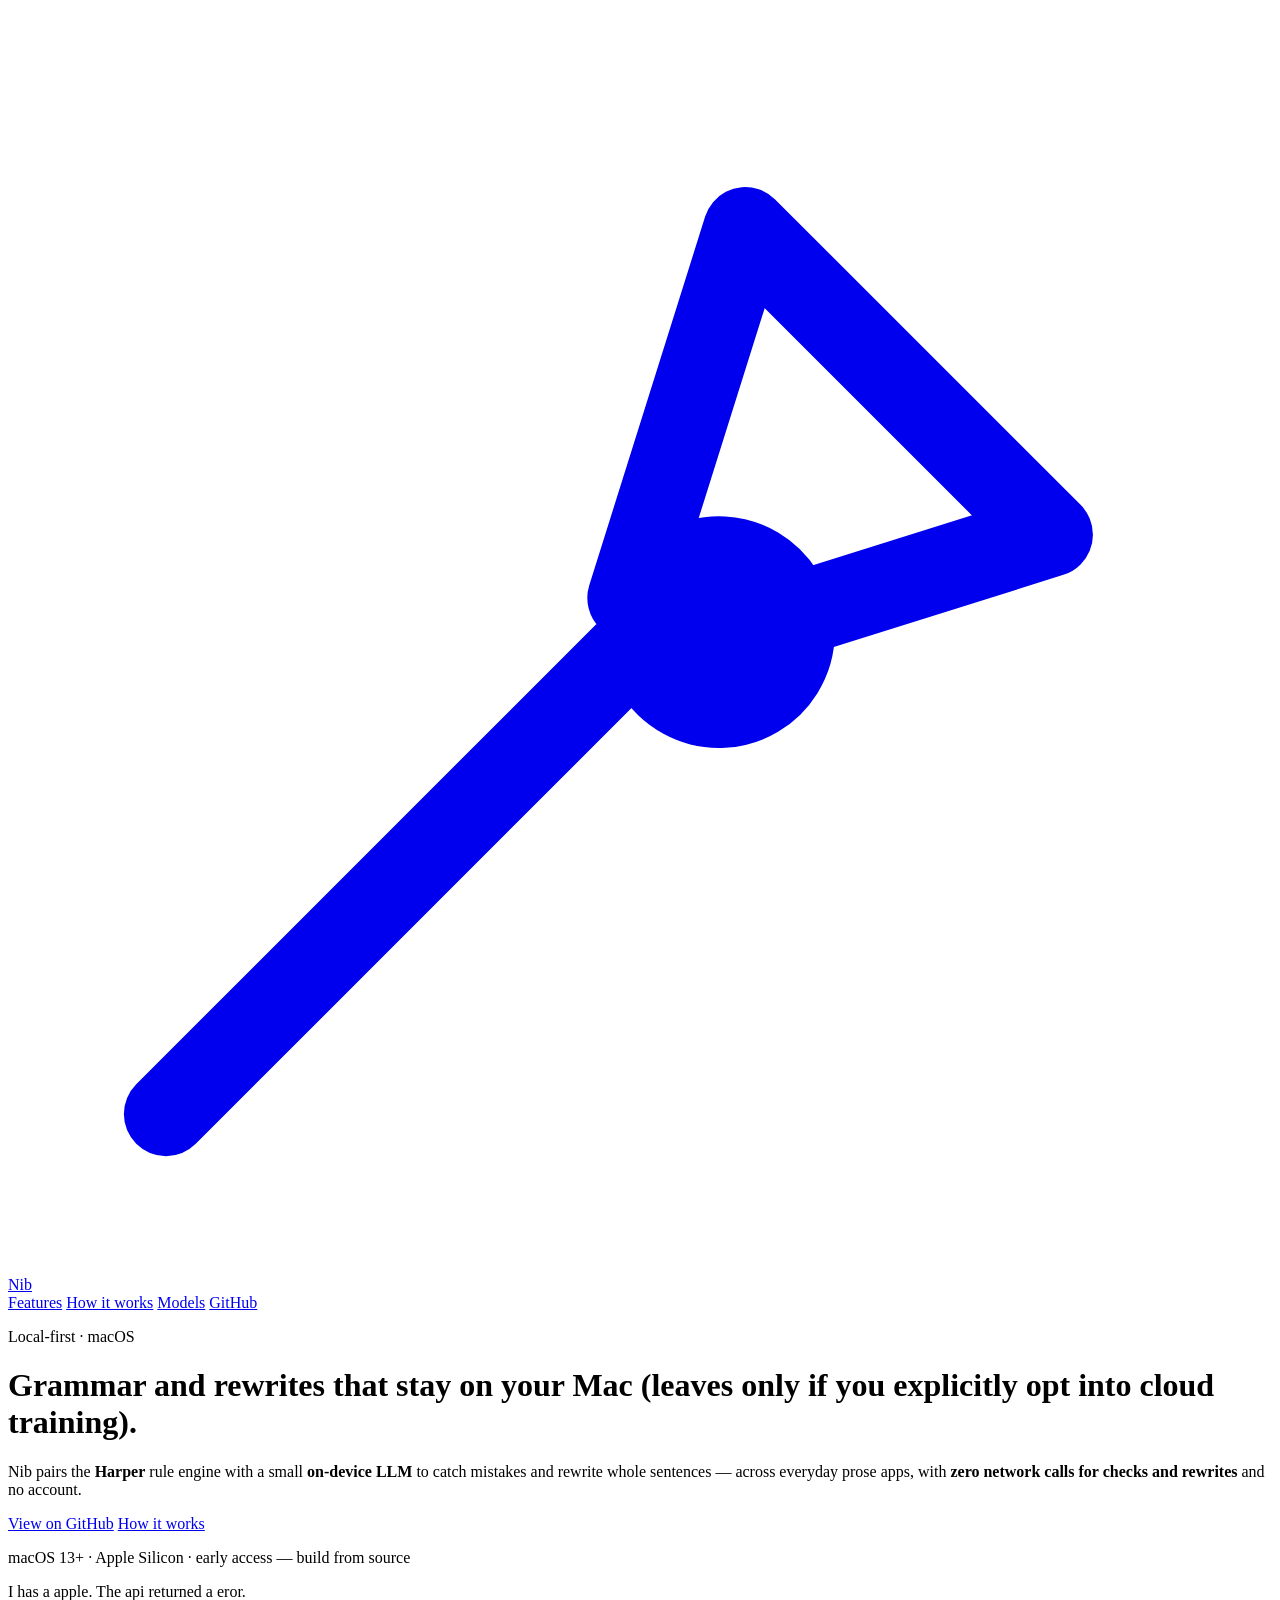
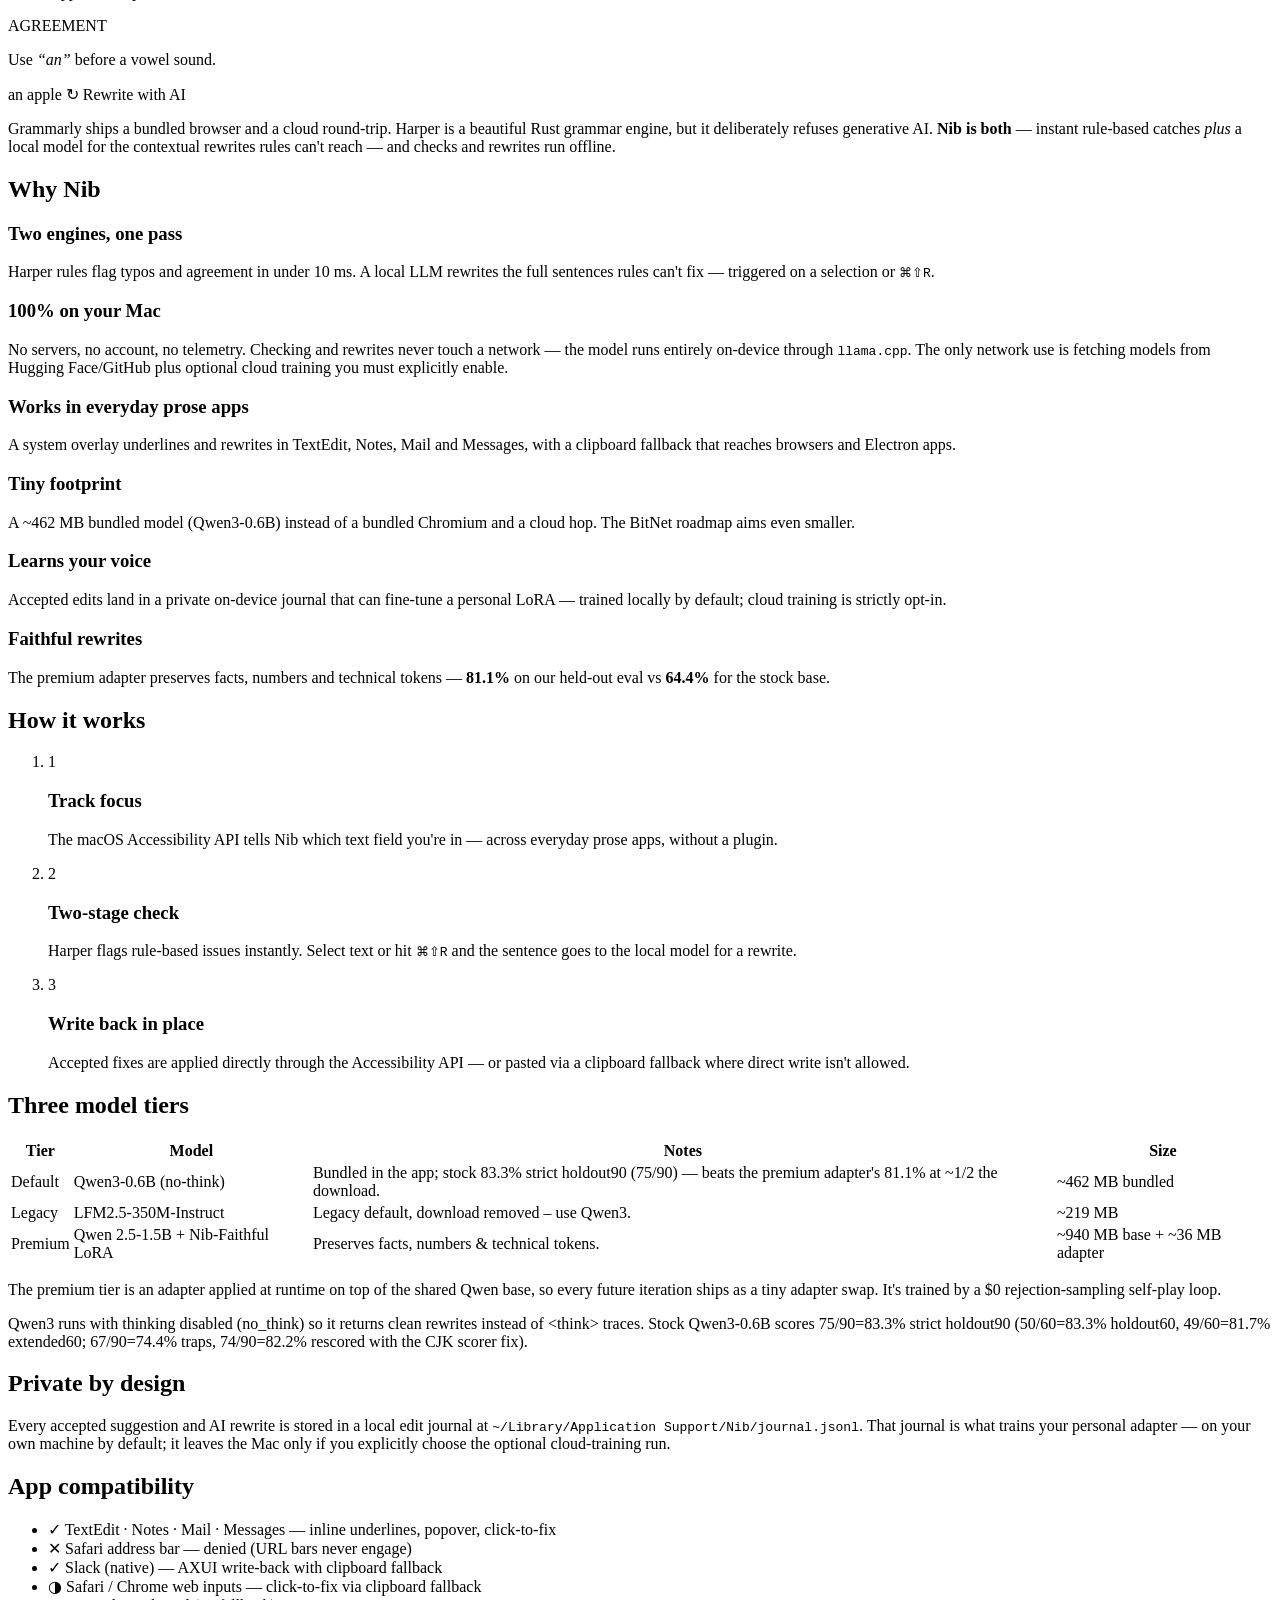
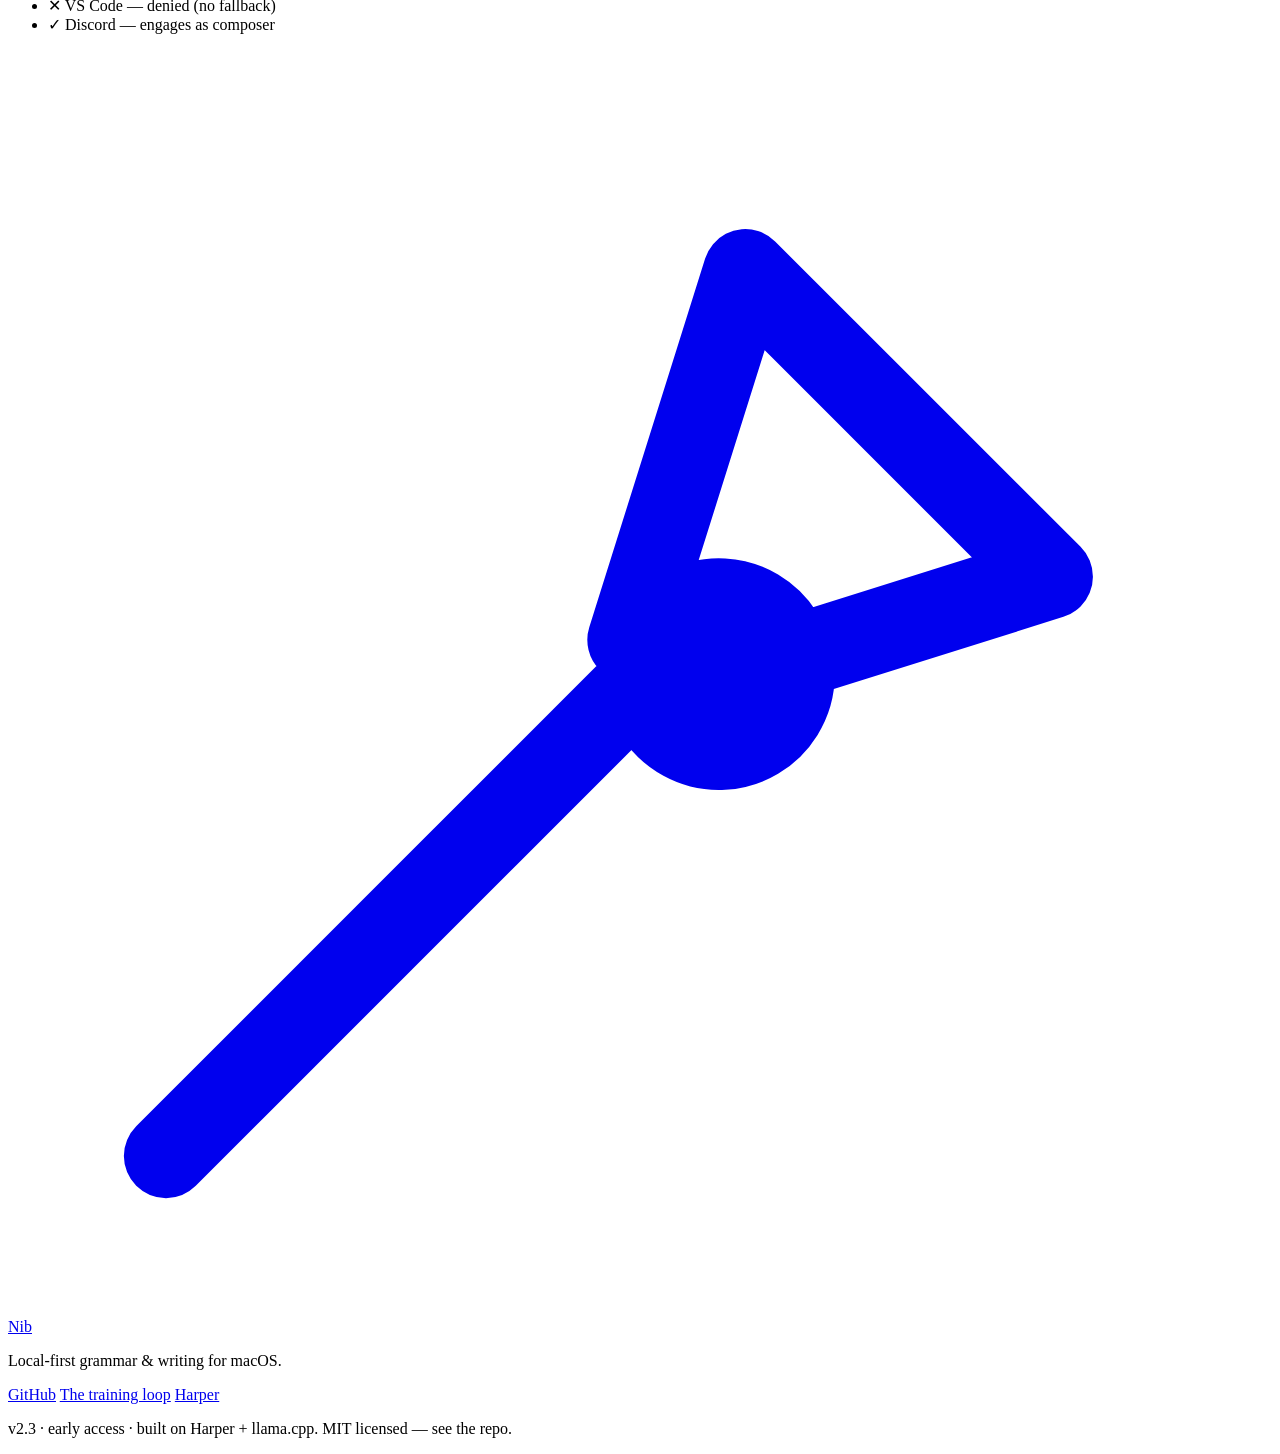
==== commit 91bff01b: "docs: README+site match reality (tiers, compat, counts, 404 note)" ====
--- a/site/index.html
+++ b/site/index.html
@@ -36,10 +36,10 @@
     <div class="hero-inner">
       <div class="hero-copy">
         <p class="eyebrow">Local-first · macOS</p>
-        <h1>Grammar and rewrites that never leave your Mac.</h1>
+        <h1>Grammar and rewrites that stay on your Mac (leaves only if you explicitly opt into cloud training).</h1>
         <p class="lede">
           Nib pairs the <strong>Harper</strong> rule engine with a small <strong>on-device LLM</strong>
-          to catch mistakes and rewrite whole sentences — across every app, with
+          to catch mistakes and rewrite whole sentences — across everyday prose apps, with
           <strong>zero network calls for checks and rewrites</strong> and no account.
         </p>
         <div class="hero-actions">
@@ -72,7 +72,7 @@
         Grammarly ships a bundled browser and a cloud round-trip. Harper is a beautiful
         Rust grammar engine, but it deliberately refuses generative AI. <strong>Nib is both</strong> —
         instant rule-based catches <em>plus</em> a local model for the contextual rewrites rules
-        can't reach — and it all runs offline.
+        can't reach — and checks and rewrites run offline.
       </p>
     </section>
 
@@ -88,16 +88,16 @@
           <h3>100% on your Mac</h3>
           <p>No servers, no account, no telemetry. Checking and rewrites never touch a network —
              the model runs entirely on-device through <code>llama.cpp</code>. The only network
-             use is fetching models from Hugging&nbsp;Face/GitHub.</p>
-        </article>
-        <article class="card">
-          <h3>Works in every app</h3>
+             use is fetching models from Hugging&nbsp;Face/GitHub plus optional cloud training you must explicitly enable.</p>
+        </article>
+        <article class="card">
+          <h3>Works in everyday prose apps</h3>
           <p>A system overlay underlines and rewrites in TextEdit, Notes, Mail and Messages, with
              a clipboard fallback that reaches browsers and Electron apps.</p>
         </article>
         <article class="card">
           <h3>Tiny footprint</h3>
-          <p>A ~219&nbsp;MB bundled model instead of a bundled Chromium and a cloud hop. The BitNet
+          <p>A ~462&nbsp;MB bundled model (Qwen3-0.6B) instead of a bundled Chromium and a cloud hop. The BitNet
              roadmap aims even smaller.</p>
         </article>
         <article class="card">
@@ -120,7 +120,7 @@
           <span class="step-n">1</span>
           <div>
             <h3>Track focus</h3>
-            <p>The macOS Accessibility API tells Nib which text field you're in — across any app,
+            <p>The macOS Accessibility API tells Nib which text field you're in — across everyday prose apps,
                without a plugin.</p>
           </div>
         </li>
@@ -144,7 +144,7 @@
     </section>
 
     <section id="models" class="section">
-      <h2 class="section-title">Two model tiers</h2>
+      <h2 class="section-title">Three model tiers</h2>
       <div class="table-wrap">
         <table class="models">
           <thead>
@@ -154,7 +154,7 @@
             <tr>
               <td><span class="pill">Default</span></td>
               <td>Qwen3-0.6B (no-think)</td>
-              <td>Bundled in the app; stock 83.3% strict holdout90 (75/90) — beats the premium adapter's 81.1% at ~1/3 the download.</td>
+              <td>Bundled in the app; stock 83.3% strict holdout90 (75/90) — beats the premium adapter's 81.1% at ~1/2 the download.</td>
               <td>~462&nbsp;MB bundled</td>
             </tr>
             <tr>
@@ -200,9 +200,11 @@
       <h2 class="section-title">App compatibility</h2>
       <ul class="compat">
         <li><span class="ok">✓</span> TextEdit · Notes · Mail · Messages — inline underlines, popover, click-to-fix</li>
-        <li><span class="ok">✓</span> Safari address bar &amp; native Cocoa fields — full support</li>
+        <li><span class="partial">✕</span> Safari address bar — denied (URL bars never engage)</li>
         <li><span class="ok">✓</span> Slack (native) — AXUI write-back with clipboard fallback</li>
-        <li><span class="partial">◑</span> Safari / Chrome web inputs, VS&nbsp;Code, Discord — click-to-fix via clipboard fallback</li>
+        <li><span class="partial">◑</span> Safari / Chrome web inputs — click-to-fix via clipboard fallback</li>
+        <li><span class="partial">✕</span> VS&nbsp;Code — denied (no fallback)</li>
+        <li><span class="ok">✓</span> Discord — engages as composer</li>
       </ul>
     </section>
   </main>
